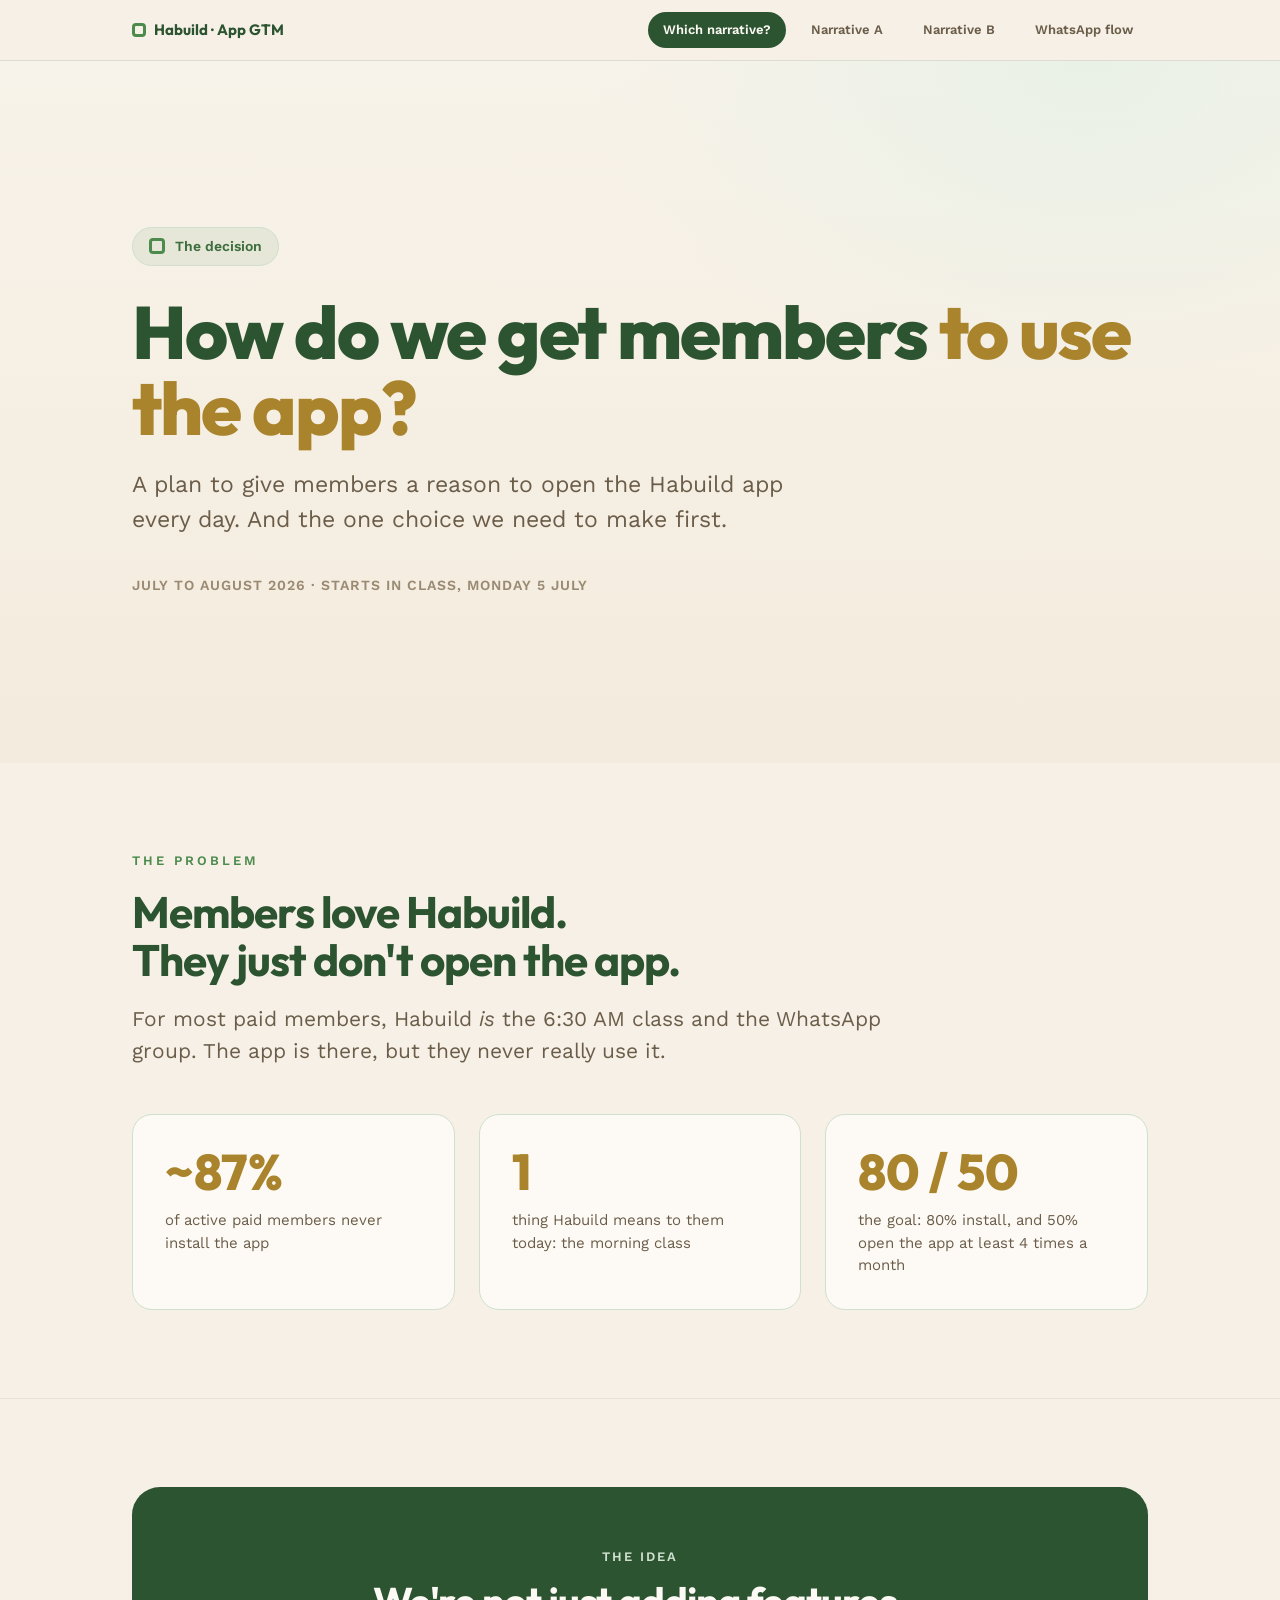
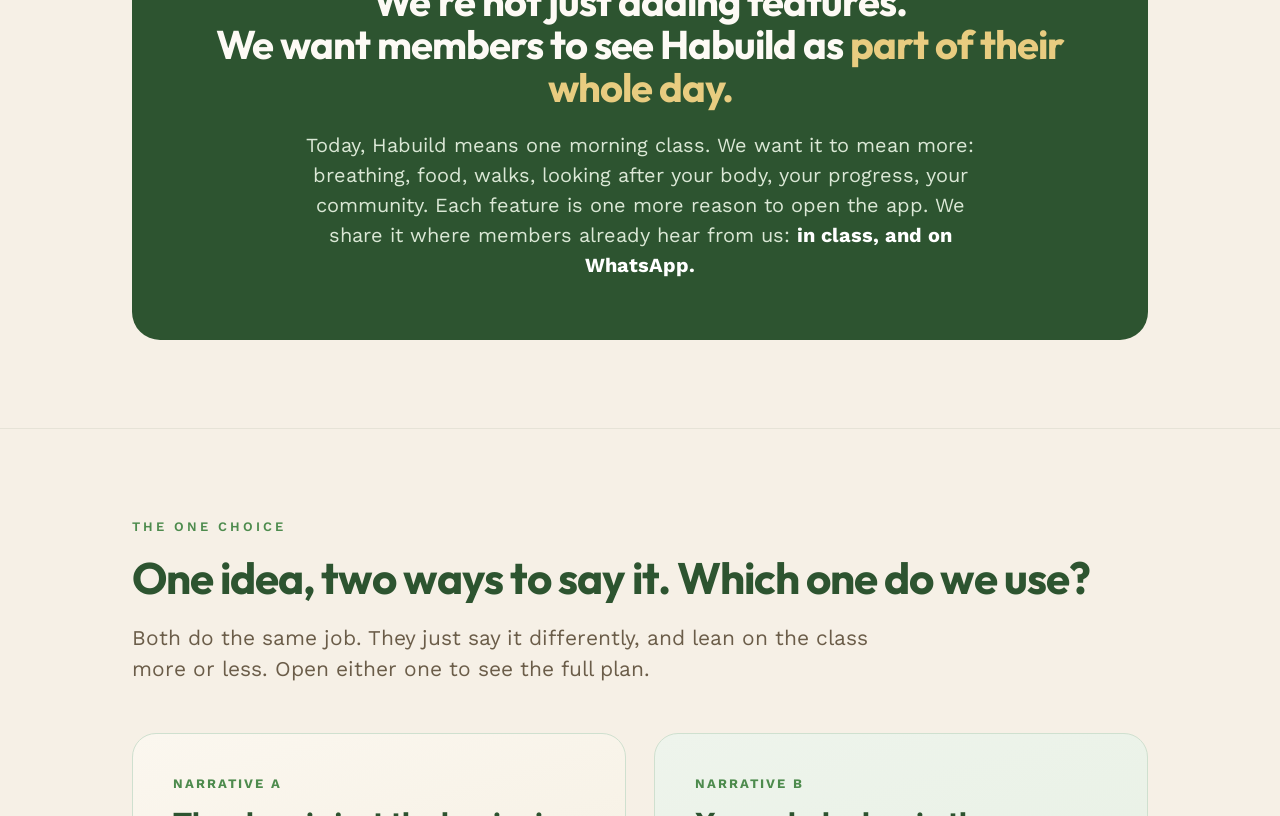
==== index.html @ c9d2d575 "Habuild App GTM decks" ====
<!DOCTYPE html>
<html lang="en"><head><meta charset="utf-8">
<meta http-equiv="refresh" content="0; url=gtm-deck-0-which-narrative.html">
<title>Habuild App GTM</title></head>
<body style="font-family:sans-serif;padding:40px;color:#2d5430">
Opening the <a href="gtm-deck-0-which-narrative.html">Habuild App GTM deck</a>.
</body></html>
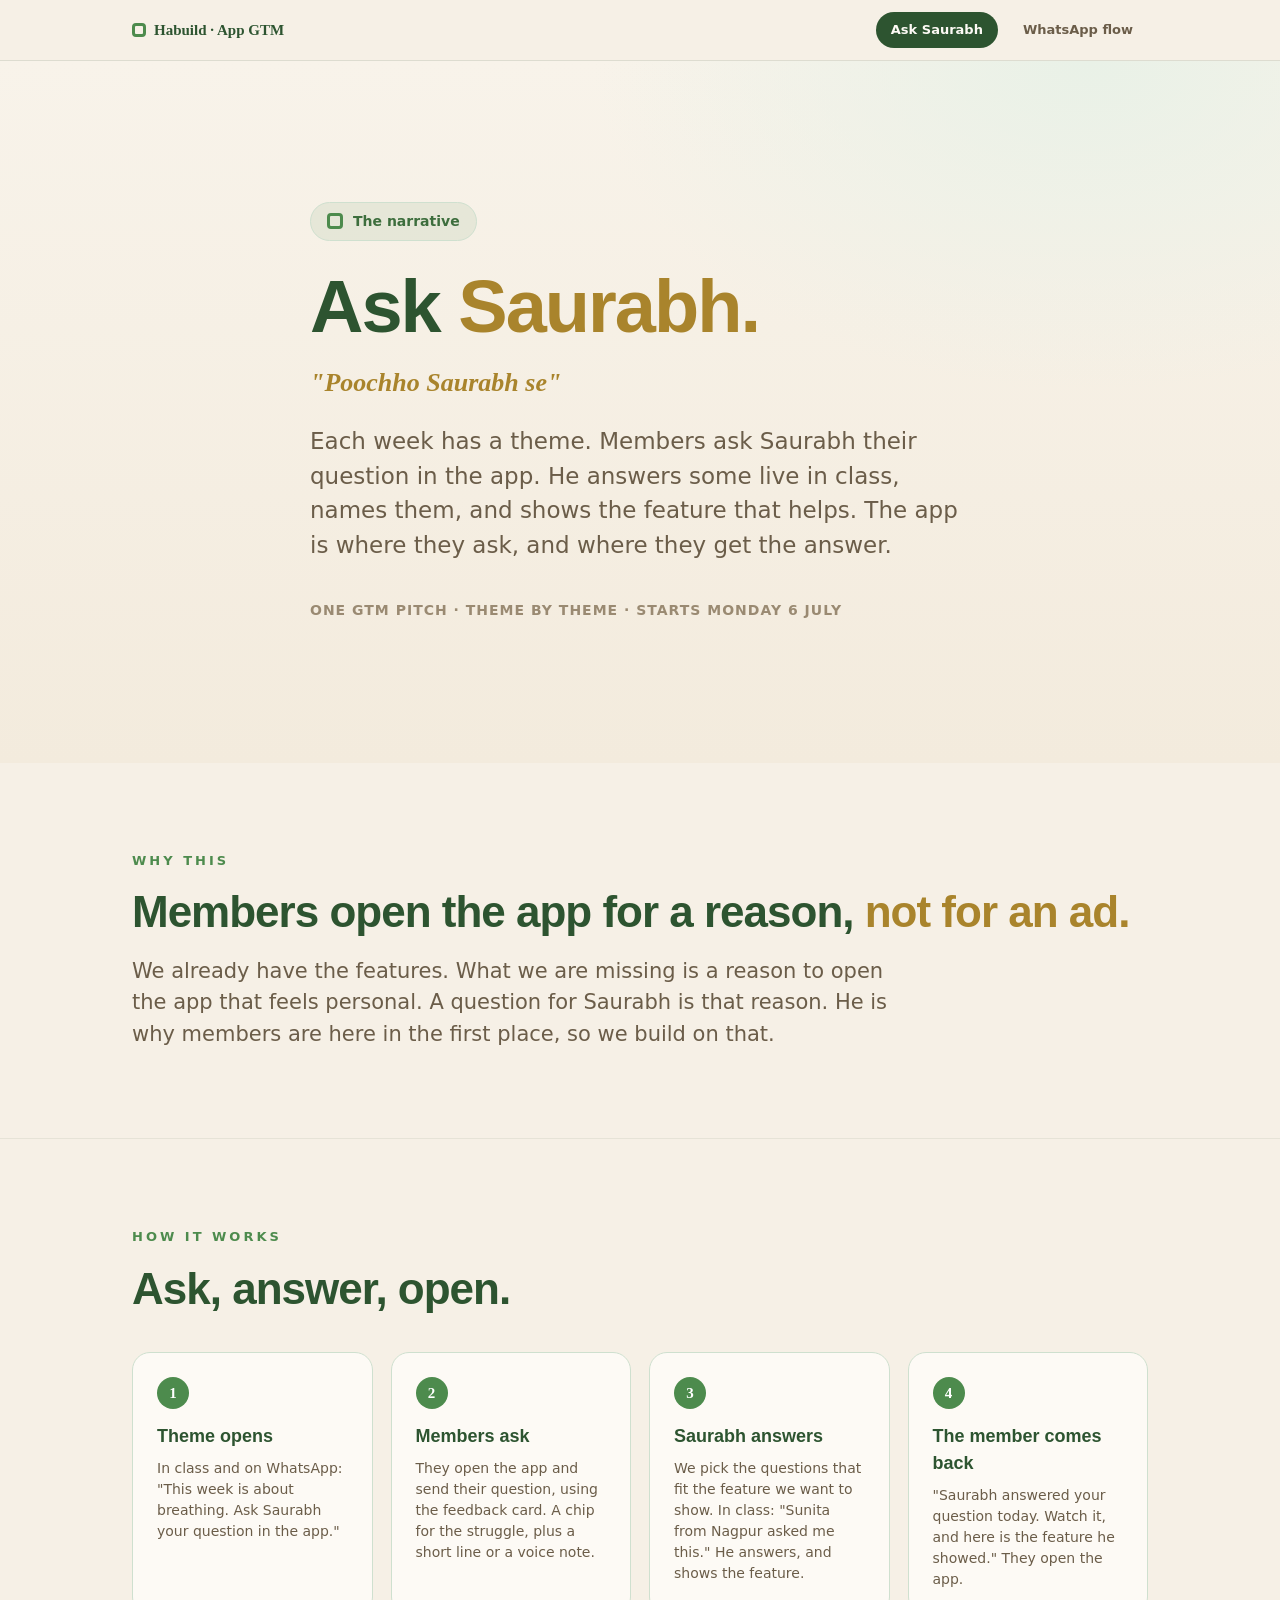
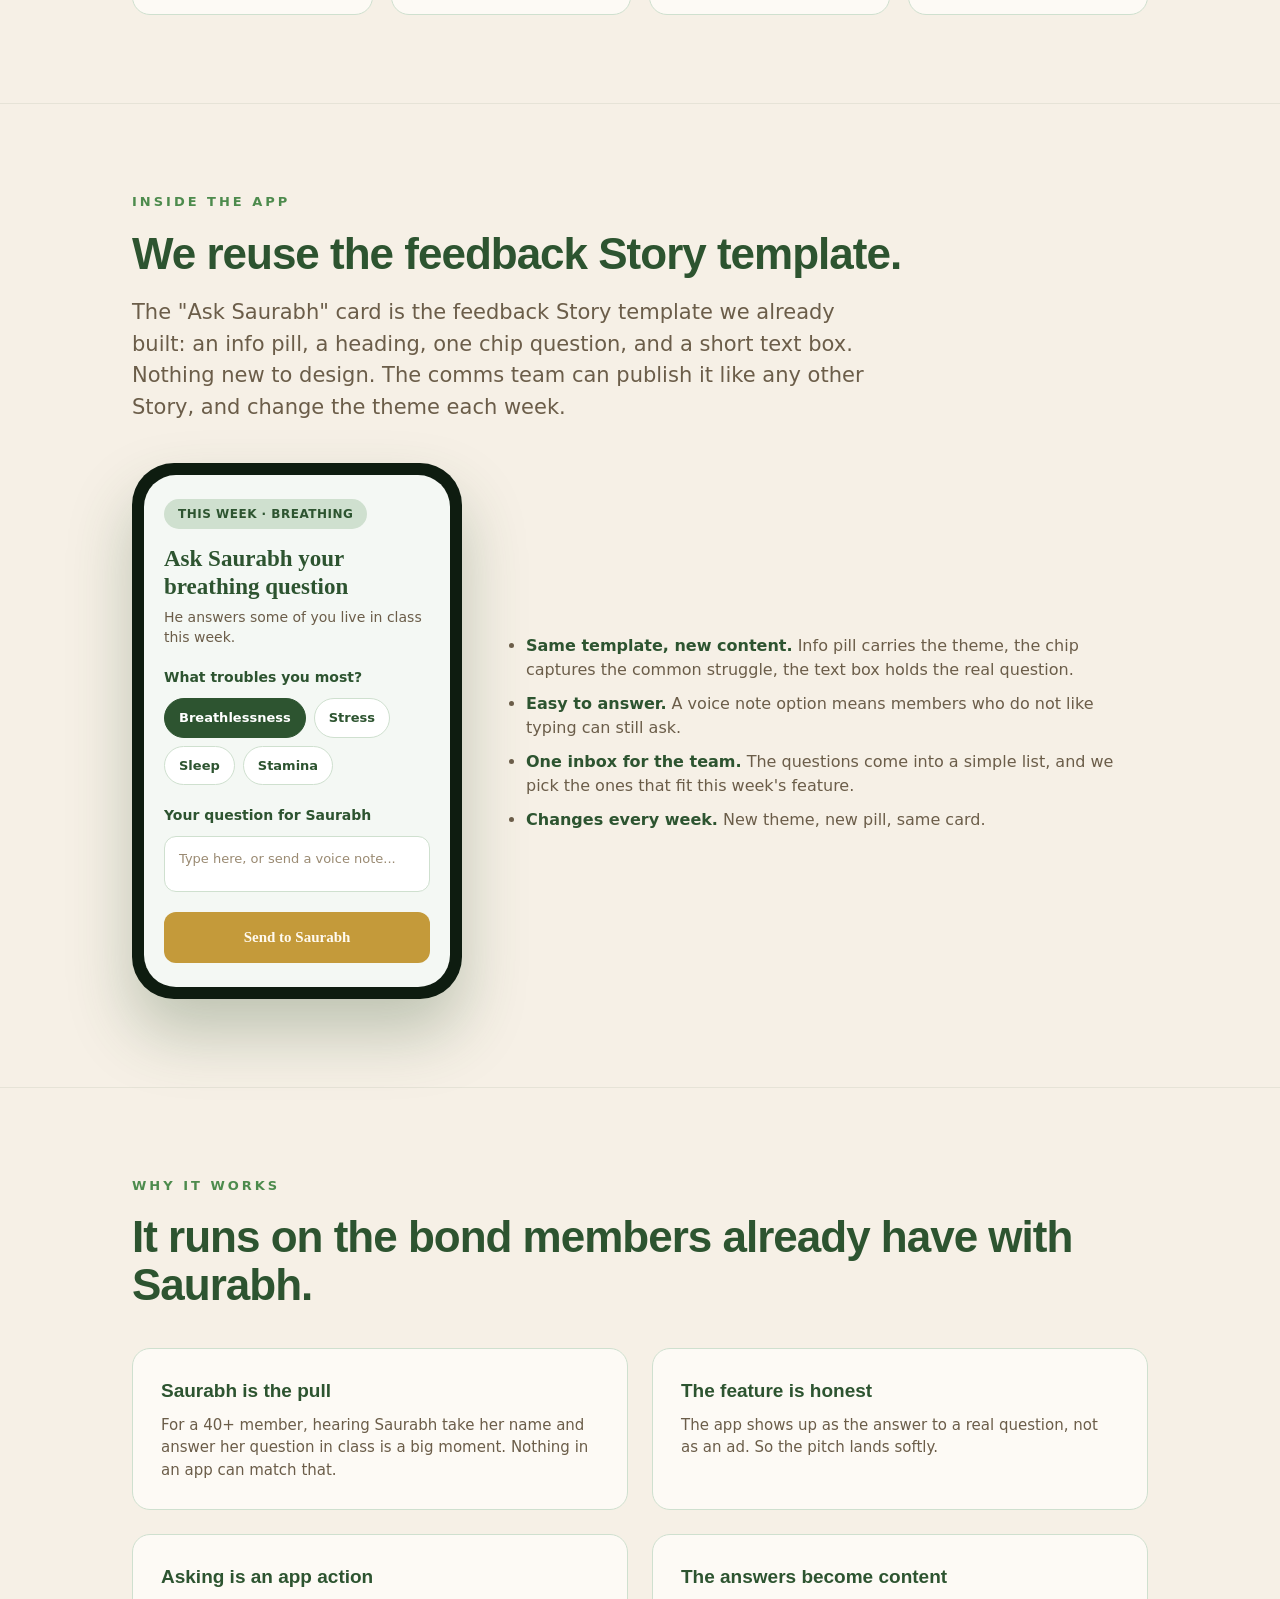
==== commit f0193fdb: "Add Ask Saurabh GTM pitch, set as landing" ====
--- a/index.html
+++ b/index.html
@@ -1,7 +1,7 @@
 <!DOCTYPE html>
 <html lang="en"><head><meta charset="utf-8">
-<meta http-equiv="refresh" content="0; url=gtm-deck-0-which-narrative.html">
+<meta http-equiv="refresh" content="0; url=gtm-pitch-ask-saurabh.html">
 <title>Habuild App GTM</title></head>
 <body style="font-family:sans-serif;padding:40px;color:#2d5430">
-Opening the <a href="gtm-deck-0-which-narrative.html">Habuild App GTM deck</a>.
+Opening the <a href="gtm-pitch-ask-saurabh.html">Habuild App GTM pitch</a>.
 </body></html>
